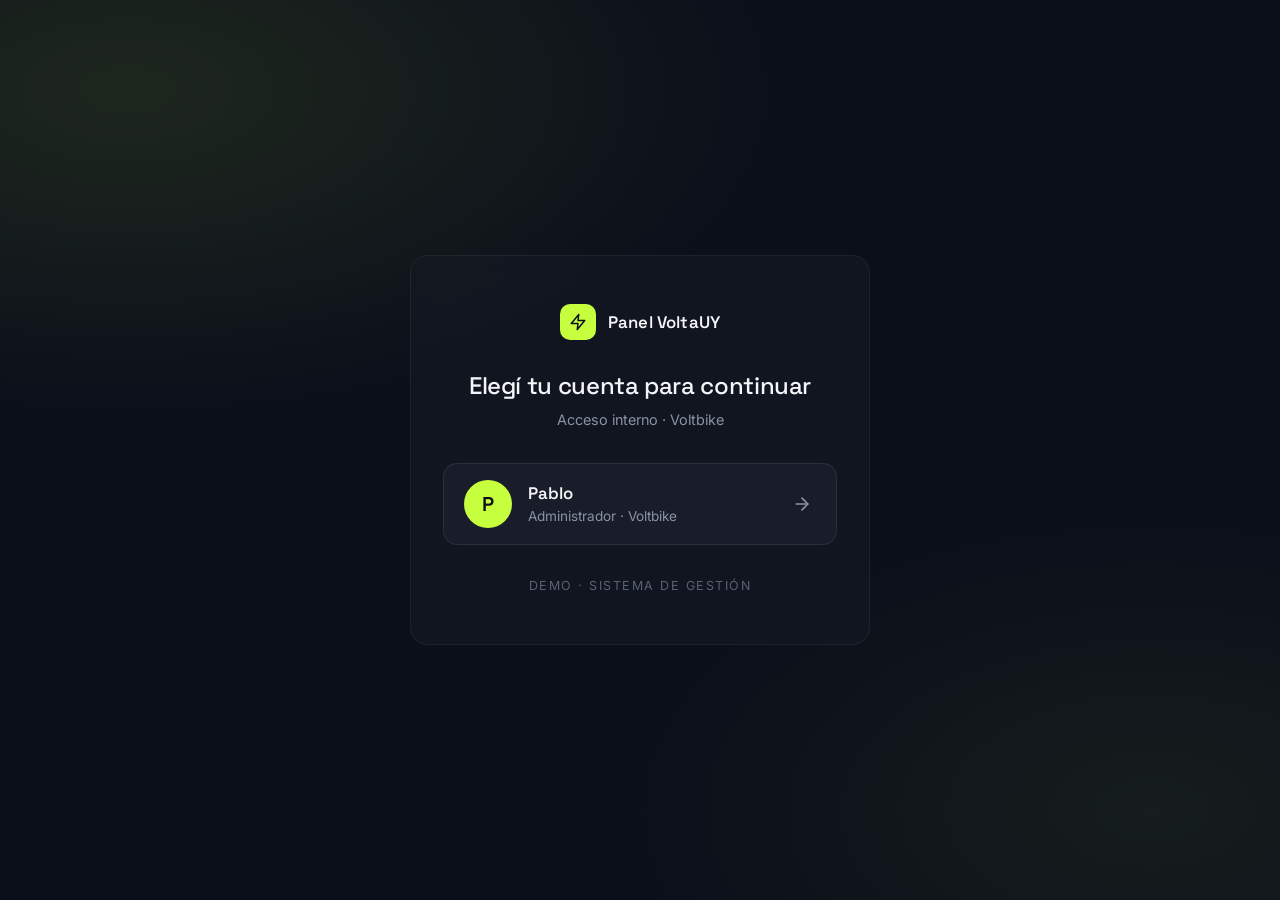
==== index.html @ d576629a "Primera versión del Panel VoltaUY (demo para llamada de ventas) Sitio estático con login y panel nav" ====
<!DOCTYPE html>
<html lang="es">
<head>
  <meta charset="UTF-8" />
  <meta name="viewport" content="width=device-width, initial-scale=1.0" />
  <meta name="robots" content="noindex, nofollow" />
  <title>Panel VoltaUY · Ingresar</title>

  <link rel="preconnect" href="https://fonts.googleapis.com" />
  <link rel="preconnect" href="https://fonts.gstatic.com" crossorigin />
  <link href="https://fonts.googleapis.com/css2?family=Inter:wght@300;400;500;600;700&family=Space+Grotesk:wght@400;500;600;700&display=swap" rel="stylesheet" />

  <link rel="stylesheet" href="styles.css" />
</head>
<body class="login-body">

  <main class="login">
    <div class="login__brand">
      <div class="login__logo" aria-hidden="true">
        <svg viewBox="0 0 24 24" fill="none" stroke="currentColor" stroke-width="2" stroke-linecap="round" stroke-linejoin="round">
          <polygon points="13 2 3 14 12 14 11 22 21 10 12 10 13 2" />
        </svg>
      </div>
      <p class="login__tag">Panel VoltaUY</p>
    </div>

    <h1 class="login__title">Elegí tu cuenta para continuar</h1>
    <p class="login__sub">Acceso interno · Voltbike</p>

    <button type="button" class="user-tile" id="loginPablo">
      <div class="user-tile__avatar">P</div>
      <div class="user-tile__info">
        <p class="user-tile__name">Pablo</p>
        <p class="user-tile__role">Administrador · Voltbike</p>
      </div>
      <span class="user-tile__arrow" aria-hidden="true">
        <svg viewBox="0 0 24 24" fill="none" stroke="currentColor" stroke-width="2" stroke-linecap="round" stroke-linejoin="round">
          <path d="M5 12h14" />
          <path d="m12 5 7 7-7 7" />
        </svg>
      </span>
    </button>

    <p class="login__foot">Demo · Sistema de gestión</p>
  </main>

  <script>
    document.getElementById('loginPablo').addEventListener('click', function () {
      try { localStorage.setItem('voltaUser', 'Pablo'); } catch (e) {}
      window.location.href = 'panel.html';
    });
  </script>

</body>
</html>
---- styles.css ----
/* ============================================================
   Panel VoltaUY — demo
   ============================================================ */

:root {
  /* color — paleta cohesiva con la propuesta */
  --ink:        #0B0F1A;
  --ink-2:      #1A2030;
  --muted:      #5A6275;
  --muted-2:    #8A92A6;
  --line:       #E5E7EE;
  --line-2:     #EEF0F5;
  --bg:         #F6F7FB;
  --surface:    #FFFFFF;
  --dark:       #0B0F1A;
  --dark-2:     #141926;

  --accent:     #C6FF3D;
  --accent-2:   #B6FE3E;
  --accent-ink: #0B0F1A;

  --ok:         #19A974;
  --warn:       #E0A92A;
  --bad:        #D9445A;
  --info:       #2D7BF4;

  /* type */
  --font-display: "Space Grotesk", system-ui, sans-serif;
  --font-body:    "Inter", system-ui, sans-serif;

  /* spacing */
  --s-1: 0.25rem;
  --s-2: 0.5rem;
  --s-3: 0.75rem;
  --s-4: 1rem;
  --s-5: 1.25rem;
  --s-6: 1.5rem;
  --s-7: 2rem;
  --s-8: 3rem;
  --s-9: 4rem;

  --radius:    12px;
  --radius-sm: 8px;
  --radius-lg: 18px;

  --shadow-sm: 0 1px 2px rgba(11, 15, 26, 0.04);
  --shadow:    0 4px 18px -8px rgba(11, 15, 26, 0.12);
  --shadow-lg: 0 24px 60px -28px rgba(11, 15, 26, 0.25);

  --ease: cubic-bezier(0.22, 0.61, 0.36, 1);
}

* , *::before, *::after { box-sizing: border-box; }
html, body { margin: 0; padding: 0; }
body {
  font-family: var(--font-body);
  font-size: 0.9375rem;
  line-height: 1.5;
  color: var(--ink);
  background: var(--bg);
  -webkit-font-smoothing: antialiased;
  -moz-osx-font-smoothing: grayscale;
}
button { font: inherit; cursor: pointer; }
input, textarea, select { font: inherit; }
ul { list-style: none; padding: 0; margin: 0; }
h1, h2, h3, p { margin: 0; }
svg { display: block; }

::selection { background: var(--accent); color: var(--accent-ink); }

/* ============================================================
   LOGIN
   ============================================================ */
.login-body {
  min-height: 100vh;
  background:
    radial-gradient(1200px 600px at 10% 10%, rgba(198, 255, 61, 0.10), transparent 55%),
    radial-gradient(900px 500px at 90% 90%, rgba(198, 255, 61, 0.06), transparent 60%),
    var(--dark);
  color: #F4F5F8;
  display: grid;
  place-items: center;
  padding: var(--s-7);
}
.login {
  width: 100%;
  max-width: 460px;
  padding: var(--s-8) var(--s-7);
  background: rgba(20, 25, 38, 0.6);
  backdrop-filter: blur(10px);
  border: 1px solid rgba(255, 255, 255, 0.06);
  border-radius: var(--radius-lg);
  text-align: center;
}
.login__brand { display: inline-flex; align-items: center; gap: var(--s-3); margin-bottom: var(--s-7); }
.login__logo {
  width: 36px; height: 36px;
  display: inline-flex; align-items: center; justify-content: center;
  background: var(--accent); color: var(--accent-ink);
  border-radius: 10px;
}
.login__logo svg { width: 18px; height: 18px; }
.login__tag {
  font-family: var(--font-display);
  font-size: 1.05rem;
  font-weight: 600;
  letter-spacing: 0.01em;
}
.login__title {
  font-family: var(--font-display);
  font-size: 1.5rem;
  font-weight: 500;
  letter-spacing: -0.015em;
  line-height: 1.2;
  margin-bottom: var(--s-2);
}
.login__sub { color: #8A92A6; font-size: 0.9rem; margin-bottom: var(--s-7); }
.user-tile {
  width: 100%;
  display: grid;
  grid-template-columns: 48px 1fr 24px;
  gap: var(--s-4);
  align-items: center;
  padding: var(--s-4) var(--s-5);
  background: rgba(255, 255, 255, 0.04);
  border: 1px solid rgba(255, 255, 255, 0.08);
  border-radius: 14px;
  color: #F4F5F8;
  text-align: left;
  transition: background 0.2s var(--ease), border-color 0.2s var(--ease), transform 0.2s var(--ease);
}
.user-tile:hover {
  background: rgba(198, 255, 61, 0.08);
  border-color: rgba(198, 255, 61, 0.4);
  transform: translateY(-1px);
}
.user-tile__avatar {
  width: 48px; height: 48px;
  display: inline-flex; align-items: center; justify-content: center;
  background: var(--accent); color: var(--accent-ink);
  border-radius: 50%;
  font-family: var(--font-display);
  font-weight: 600;
  font-size: 1.25rem;
}
.user-tile__name { font-family: var(--font-display); font-weight: 600; font-size: 1.05rem; }
.user-tile__role { color: #8A92A6; font-size: 0.85rem; }
.user-tile__arrow { color: #8A92A6; display: inline-flex; }
.user-tile__arrow svg { width: 20px; height: 20px; }
.user-tile:hover .user-tile__arrow { color: var(--accent); }
.login__foot { margin-top: var(--s-7); color: #5A6275; font-size: 0.78rem; letter-spacing: 0.12em; text-transform: uppercase; }

/* ============================================================
   APP LAYOUT
   ============================================================ */
.app-body { min-height: 100vh; background: var(--bg); }
.app {
  display: grid;
  grid-template-columns: 260px 1fr;
  min-height: 100vh;
}

/* sidebar */
.sidebar {
  background: var(--dark);
  color: #F4F5F8;
  display: flex;
  flex-direction: column;
  padding: var(--s-6) 0;
  border-right: 1px solid rgba(255, 255, 255, 0.04);
}
.sidebar__brand {
  display: flex;
  align-items: center;
  gap: var(--s-3);
  padding: 0 var(--s-6) var(--s-7);
  border-bottom: 1px solid rgba(255, 255, 255, 0.04);
  margin-bottom: var(--s-5);
}
.sidebar__logo {
  width: 36px; height: 36px;
  display: inline-flex; align-items: center; justify-content: center;
  background: var(--accent); color: var(--accent-ink);
  border-radius: 10px;
  flex-shrink: 0;
}
.sidebar__logo svg { width: 18px; height: 18px; }
.sidebar__brand-name { font-family: var(--font-display); font-weight: 600; font-size: 1.02rem; line-height: 1.1; }
.sidebar__brand-sub { font-size: 0.75rem; color: #8A92A6; letter-spacing: 0.05em; margin-top: 2px; }

.nav {
  flex: 1;
  display: flex;
  flex-direction: column;
  gap: var(--s-1);
  padding: 0 var(--s-4);
}
.nav__item {
  display: flex;
  align-items: center;
  gap: var(--s-3);
  padding: var(--s-3) var(--s-4);
  background: transparent;
  border: none;
  border-radius: var(--radius-sm);
  color: #B6BEC9;
  font-size: 0.92rem;
  text-align: left;
  transition: background 0.18s var(--ease), color 0.18s var(--ease);
}
.nav__item svg { width: 18px; height: 18px; flex-shrink: 0; opacity: 0.9; }
.nav__item:hover { background: rgba(255, 255, 255, 0.04); color: #F4F5F8; }
.nav__item.is-active { background: rgba(198, 255, 61, 0.12); color: var(--accent); }
.nav__item.is-active svg { color: var(--accent); }
.nav__badge {
  margin-left: auto;
  display: inline-flex;
  align-items: center;
  justify-content: center;
  min-width: 22px;
  height: 22px;
  padding: 0 6px;
  background: var(--accent);
  color: var(--accent-ink);
  border-radius: 11px;
  font-size: 0.72rem;
  font-weight: 700;
}

.sidebar__foot { padding: var(--s-5) var(--s-4) 0; }
.userpill {
  display: grid;
  grid-template-columns: 36px 1fr auto;
  gap: var(--s-3);
  align-items: center;
  padding: var(--s-3);
  background: rgba(255, 255, 255, 0.04);
  border-radius: var(--radius-sm);
}
.userpill__avatar {
  width: 36px; height: 36px;
  border-radius: 50%;
  background: var(--accent);
  color: var(--accent-ink);
  display: inline-flex;
  align-items: center;
  justify-content: center;
  font-family: var(--font-display);
  font-weight: 600;
}
.userpill__name { font-weight: 600; font-size: 0.88rem; line-height: 1.1; }
.userpill__role { color: #8A92A6; font-size: 0.74rem; margin-top: 2px; }
.userpill__out {
  background: transparent;
  border: none;
  color: #8A92A6;
  padding: var(--s-2);
  border-radius: 6px;
  display: inline-flex;
}
.userpill__out svg { width: 16px; height: 16px; }
.userpill__out:hover { color: var(--accent); background: rgba(255, 255, 255, 0.04); }

/* main */
.main {
  padding: var(--s-7) var(--s-8);
  overflow-x: auto;
}

/* ============================================================
   VIEW
   ============================================================ */
.view { display: none; animation: fadeIn 0.25s var(--ease); }
.view.is-active { display: block; }
@keyframes fadeIn {
  from { opacity: 0; transform: translateY(6px); }
  to   { opacity: 1; transform: none; }
}

.view__head {
  display: flex;
  align-items: end;
  justify-content: space-between;
  gap: var(--s-5);
  margin-bottom: var(--s-7);
  flex-wrap: wrap;
}
.view__crumb {
  font-size: 0.78rem;
  letter-spacing: 0.12em;
  text-transform: uppercase;
  color: var(--muted);
  margin-bottom: var(--s-2);
  font-weight: 600;
}
.view__title {
  font-family: var(--font-display);
  font-size: clamp(1.6rem, 2.4vw, 2.1rem);
  font-weight: 500;
  letter-spacing: -0.015em;
  line-height: 1.1;
}
.view__lede {
  color: var(--muted);
  font-size: 1rem;
  margin-bottom: var(--s-7);
  max-width: 60ch;
}

.status {
  display: inline-flex;
  align-items: center;
  gap: var(--s-2);
  padding: 6px 10px;
  background: rgba(25, 169, 116, 0.08);
  color: #0B7F55;
  border-radius: 999px;
  font-size: 0.82rem;
  font-weight: 600;
}
.status__dot {
  width: 8px; height: 8px;
  border-radius: 50%;
  background: var(--ok);
  display: inline-block;
  box-shadow: 0 0 0 4px rgba(25, 169, 116, 0.18);
  animation: pulse 2s infinite;
}
.status--ok { color: #0B7F55; }
@keyframes pulse {
  0%, 100% { box-shadow: 0 0 0 4px rgba(25, 169, 116, 0.18); }
  50%      { box-shadow: 0 0 0 6px rgba(25, 169, 116, 0.08); }
}

/* ============================================================
   KPIs
   ============================================================ */
.kpis {
  display: grid;
  grid-template-columns: repeat(4, 1fr);
  gap: var(--s-5);
  margin-bottom: var(--s-7);
}
.kpi {
  padding: var(--s-6);
  background: var(--surface);
  border: 1px solid var(--line);
  border-radius: var(--radius);
  box-shadow: var(--shadow-sm);
}
.kpi__label { color: var(--muted); font-size: 0.82rem; font-weight: 500; letter-spacing: 0.02em; }
.kpi__value {
  font-family: var(--font-display);
  font-size: 1.85rem;
  font-weight: 600;
  letter-spacing: -0.025em;
  line-height: 1.1;
  margin: var(--s-3) 0 var(--s-2);
}
.kpi__small { font-size: 0.6em; color: var(--muted-2); margin-left: 2px; }
.kpi__delta { font-size: 0.78rem; color: var(--muted); }
.kpi__delta--up { color: var(--ok); font-weight: 600; }

/* ============================================================
   Panels & rows
   ============================================================ */
.row {
  display: grid;
  grid-template-columns: 1.3fr 1fr;
  gap: var(--s-5);
  align-items: start;
}
.panel {
  background: var(--surface);
  border: 1px solid var(--line);
  border-radius: var(--radius);
  box-shadow: var(--shadow-sm);
  overflow: hidden;
}
.panel + .panel { margin-top: var(--s-5); }
.panel__head { padding: var(--s-6); border-bottom: 1px solid var(--line); }
.panel__head--row { display: flex; align-items: center; justify-content: space-between; gap: var(--s-5); }
.panel__title { font-family: var(--font-display); font-size: 1.08rem; font-weight: 600; letter-spacing: -0.005em; }
.panel__sub { color: var(--muted); font-size: 0.85rem; margin-top: 2px; }

/* activity feed */
.activity { padding: var(--s-4) 0; }
.activity__item {
  display: grid;
  grid-template-columns: 14px 1fr;
  gap: var(--s-4);
  padding: var(--s-4) var(--s-6);
  border-bottom: 1px solid var(--line-2);
}
.activity__item:last-child { border-bottom: none; }
.activity__dot {
  width: 10px; height: 10px;
  border-radius: 50%;
  background: var(--ok);
  margin-top: 6px;
}
.activity__dot--sale { background: var(--accent-2); box-shadow: 0 0 0 4px rgba(198, 255, 61, 0.25); }
.activity__dot--audio { background: var(--info); }
.activity__text { font-size: 0.92rem; line-height: 1.4; color: var(--ink-2); }
.activity__time { color: var(--muted-2); font-size: 0.78rem; margin-top: 2px; }

/* bars */
.bars { padding: var(--s-5) var(--s-6); display: flex; flex-direction: column; gap: var(--s-5); }
.bars__row { display: flex; justify-content: space-between; font-size: 0.88rem; margin-bottom: 6px; color: var(--ink-2); }
.bars__n { font-weight: 600; color: var(--muted); }
.bars__track { height: 6px; background: var(--line-2); border-radius: 3px; overflow: hidden; }
.bars__fill {
  height: 100%;
  background: linear-gradient(90deg, var(--accent), var(--accent-2));
  border-radius: 3px;
}

/* ============================================================
   CONVERSACIONES
   ============================================================ */
.chats {
  display: grid;
  grid-template-columns: 320px 1fr;
  height: calc(100vh - 200px);
  min-height: 540px;
  background: var(--surface);
  border: 1px solid var(--line);
  border-radius: var(--radius);
  overflow: hidden;
  box-shadow: var(--shadow-sm);
}
.chats__list {
  border-right: 1px solid var(--line);
  overflow-y: auto;
  background: #FAFBFD;
}
.chats__search {
  position: sticky; top: 0;
  background: #FAFBFD;
  padding: var(--s-4);
  border-bottom: 1px solid var(--line);
  display: flex; align-items: center; gap: var(--s-3);
  z-index: 1;
}
.chats__search svg { width: 16px; height: 16px; color: var(--muted-2); flex-shrink: 0; }
.chats__search input {
  flex: 1;
  border: none;
  background: transparent;
  outline: none;
  font-size: 0.9rem;
}
.chat {
  width: 100%;
  display: grid;
  grid-template-columns: 44px 1fr auto;
  gap: var(--s-3);
  align-items: center;
  padding: var(--s-4);
  background: transparent;
  border: none;
  border-bottom: 1px solid var(--line-2);
  text-align: left;
  transition: background 0.15s var(--ease);
}
.chat:hover { background: rgba(0, 0, 0, 0.02); }
.chat.is-active { background: rgba(198, 255, 61, 0.10); }
.chat__avatar {
  width: 44px; height: 44px;
  border-radius: 50%;
  display: inline-flex;
  align-items: center;
  justify-content: center;
  font-family: var(--font-display);
  font-weight: 600;
  font-size: 0.95rem;
}
.chat__avatar--lg { width: 48px; height: 48px; font-size: 1.05rem; }
.chat__top { display: flex; justify-content: space-between; align-items: baseline; gap: var(--s-2); }
.chat__name { font-weight: 600; font-size: 0.92rem; color: var(--ink); }
.chat__time { font-size: 0.72rem; color: var(--muted-2); }
.chat__preview {
  font-size: 0.82rem;
  color: var(--muted);
  margin-top: 2px;
  overflow: hidden;
  text-overflow: ellipsis;
  white-space: nowrap;
}
.chat__badge {
  display: inline-flex;
  align-items: center;
  justify-content: center;
  min-width: 20px; height: 20px;
  padding: 0 6px;
  background: var(--accent);
  color: var(--accent-ink);
  border-radius: 10px;
  font-size: 0.7rem;
  font-weight: 700;
}

.chats__view { display: flex; flex-direction: column; min-width: 0; }
.chats__head {
  display: flex; align-items: center; justify-content: space-between;
  padding: var(--s-4) var(--s-6);
  border-bottom: 1px solid var(--line);
  gap: var(--s-4);
}
.chats__head-info { display: flex; align-items: center; gap: var(--s-3); }
.chats__name { font-family: var(--font-display); font-weight: 600; font-size: 1.05rem; }
.chats__phone { font-size: 0.8rem; color: var(--muted); }
.chats__banner {
  display: flex;
  align-items: center;
  gap: var(--s-3);
  padding: var(--s-3) var(--s-6);
  background: rgba(198, 255, 61, 0.12);
  color: var(--ink);
  font-size: 0.85rem;
  border-bottom: 1px solid var(--line);
}
.chats__banner.is-paused {
  background: rgba(217, 68, 90, 0.10);
  color: #8A1E2E;
}
.chats__banner svg { width: 16px; height: 16px; flex-shrink: 0; }
.chats__stream {
  flex: 1;
  overflow-y: auto;
  padding: var(--s-5) var(--s-6);
  background:
    linear-gradient(180deg, rgba(198, 255, 61, 0.025), transparent 200px),
    #FAFBFD;
  display: flex;
  flex-direction: column;
  gap: var(--s-3);
}
.bubble {
  max-width: 70%;
  padding: var(--s-3) var(--s-4) var(--s-4);
  border-radius: 14px;
  position: relative;
  background: #fff;
  border: 1px solid var(--line);
  font-size: 0.92rem;
  line-height: 1.4;
}
.bubble--in { align-self: flex-start; }
.bubble--out {
  align-self: flex-end;
  background: var(--dark);
  color: #F4F5F8;
  border-color: var(--dark);
}
.bubble--ai { background: var(--dark); border-color: var(--dark); }
.bubble__tag {
  display: inline-block;
  font-size: 0.68rem;
  letter-spacing: 0.1em;
  text-transform: uppercase;
  color: var(--accent);
  font-weight: 700;
  margin-bottom: 4px;
}
.bubble__time {
  display: block;
  font-size: 0.68rem;
  color: var(--muted-2);
  margin-top: 4px;
}
.bubble--out .bubble__time { color: #8A92A6; }

.bubble--audio { padding: var(--s-3) var(--s-4); }
.audio {
  display: grid;
  grid-template-columns: 32px 1fr auto;
  gap: var(--s-3);
  align-items: center;
  margin: 6px 0;
}
.audio__play {
  width: 32px; height: 32px;
  border-radius: 50%;
  background: var(--accent);
  color: var(--accent-ink);
  border: none;
  display: inline-flex;
  align-items: center;
  justify-content: center;
}
.audio__play svg { width: 14px; height: 14px; }
.audio__wave { display: flex; align-items: center; gap: 2px; }
.audio__wave span {
  width: 3px;
  background: rgba(198, 255, 61, 0.6);
  border-radius: 2px;
  display: inline-block;
}
.audio__wave span:nth-child(1)  { height: 8px; }
.audio__wave span:nth-child(2)  { height: 14px; }
.audio__wave span:nth-child(3)  { height: 10px; }
.audio__wave span:nth-child(4)  { height: 18px; }
.audio__wave span:nth-child(5)  { height: 22px; }
.audio__wave span:nth-child(6)  { height: 14px; }
.audio__wave span:nth-child(7)  { height: 8px; }
.audio__wave span:nth-child(8)  { height: 16px; }
.audio__wave span:nth-child(9)  { height: 20px; }
.audio__wave span:nth-child(10) { height: 12px; }
.audio__wave span:nth-child(11) { height: 8px; }
.audio__wave span:nth-child(12) { height: 14px; }
.audio__wave span:nth-child(13) { height: 18px; }
.audio__wave span:nth-child(14) { height: 10px; }
.audio__wave span:nth-child(15) { height: 16px; }
.audio__wave span:nth-child(16) { height: 22px; }
.audio__wave span:nth-child(17) { height: 14px; }
.audio__wave span:nth-child(18) { height: 8px; }
.audio__time { color: #8A92A6; font-size: 0.78rem; }

.chats__compose {
  padding: var(--s-4) var(--s-6);
  border-top: 1px solid var(--line);
  display: flex;
  gap: var(--s-3);
  background: #fff;
}
.chats__compose input {
  flex: 1;
  padding: var(--s-3) var(--s-4);
  border: 1px solid var(--line);
  border-radius: 10px;
  outline: none;
  transition: border-color 0.15s;
}
.chats__compose input:focus { border-color: var(--ink); }

/* ============================================================
   LEADS
   ============================================================ */
.leads__stats { display: flex; gap: var(--s-3); margin-bottom: var(--s-5); flex-wrap: wrap; }
.chip {
  display: inline-flex;
  align-items: center;
  padding: 6px 12px;
  background: var(--surface);
  border: 1px solid var(--line);
  border-radius: 999px;
  font-size: 0.82rem;
  color: var(--muted);
  font-weight: 500;
}
.chip--ok { background: rgba(25, 169, 116, 0.08); color: #0B7F55; border-color: rgba(25, 169, 116, 0.18); }

.table-wrap {
  background: var(--surface);
  border: 1px solid var(--line);
  border-radius: var(--radius);
  overflow: hidden;
  box-shadow: var(--shadow-sm);
}
.table { width: 100%; border-collapse: collapse; }
.table th {
  text-align: left;
  font-size: 0.74rem;
  font-weight: 600;
  letter-spacing: 0.08em;
  text-transform: uppercase;
  color: var(--muted);
  padding: var(--s-4) var(--s-5);
  background: #FAFBFD;
  border-bottom: 1px solid var(--line);
}
.table th.ta-right { text-align: right; }
.table td {
  padding: var(--s-4) var(--s-5);
  border-bottom: 1px solid var(--line-2);
  font-size: 0.9rem;
  vertical-align: middle;
  color: var(--ink-2);
}
.table tr:last-child td { border-bottom: none; }
.table tr:hover { background: rgba(0, 0, 0, 0.015); }
.lead-name { font-weight: 600; color: var(--ink); }
.lead-sub { color: var(--muted); font-size: 0.78rem; margin-top: 2px; }
.ta-right { text-align: right; }

.tag {
  display: inline-flex;
  align-items: center;
  padding: 4px 10px;
  border-radius: 999px;
  font-size: 0.75rem;
  font-weight: 600;
}
.tag--ok    { background: rgba(25, 169, 116, 0.10); color: #0B7F55; }
.tag--warm  { background: rgba(224, 169, 42, 0.12); color: #8A6814; }
.tag--cold  { background: rgba(11, 15, 26, 0.06);  color: var(--muted); }
.tag--sold  { background: rgba(198, 255, 61, 0.22); color: #3F5C00; }

/* ============================================================
   NUEVA VENTA (form)
   ============================================================ */
.form {
  background: var(--surface);
  border: 1px solid var(--line);
  border-radius: var(--radius);
  box-shadow: var(--shadow-sm);
  padding: var(--s-7);
}
.form__grid {
  display: grid;
  grid-template-columns: 1fr 1fr;
  gap: var(--s-5);
  margin-bottom: var(--s-6);
}
.field { display: flex; flex-direction: column; gap: var(--s-2); margin-bottom: var(--s-5); }
.field label { font-size: 0.85rem; font-weight: 600; color: var(--ink); }
.field__hint { font-size: 0.8rem; color: var(--muted); margin-top: -4px; margin-bottom: var(--s-3); }
.field input[type="text"],
.field input[type="tel"] {
  padding: var(--s-3) var(--s-4);
  border: 1px solid var(--line);
  border-radius: 10px;
  background: #fff;
  outline: none;
  transition: border-color 0.15s, box-shadow 0.15s;
}
.field input:focus {
  border-color: var(--ink);
  box-shadow: 0 0 0 4px rgba(11, 15, 26, 0.05);
}

.input {
  padding: var(--s-3) var(--s-4);
  border: 1px solid var(--line);
  border-radius: 10px;
  background: #fff;
  outline: none;
  font-size: 0.9rem;
}
.input--search { min-width: 280px; }

.products {
  display: grid;
  grid-template-columns: repeat(auto-fill, minmax(220px, 1fr));
  gap: var(--s-3);
}
.product {
  display: flex;
  align-items: flex-start;
  gap: var(--s-3);
  padding: var(--s-4);
  background: #fff;
  border: 1px solid var(--line);
  border-radius: var(--radius-sm);
  cursor: pointer;
  transition: border-color 0.15s, background 0.15s;
}
.product:hover { border-color: #BFC6D2; }
.product input[type="checkbox"] { margin-top: 3px; flex-shrink: 0; accent-color: var(--ink); }
.product__body { display: flex; flex-direction: column; gap: 2px; flex: 1; }
.product__name { font-weight: 600; font-size: 0.92rem; color: var(--ink); }
.product__cat { font-size: 0.75rem; color: var(--muted-2); }
.product__price { font-family: var(--font-display); font-weight: 600; font-size: 0.95rem; color: var(--ink); margin-top: 4px; }
.product.is-selected {
  background: rgba(198, 255, 61, 0.12);
  border-color: var(--accent);
}

.form__foot {
  display: flex;
  align-items: center;
  justify-content: space-between;
  gap: var(--s-5);
  margin-top: var(--s-7);
  padding-top: var(--s-6);
  border-top: 1px solid var(--line);
  flex-wrap: wrap;
}
.total { display: flex; flex-direction: column; }
.total__label { font-size: 0.8rem; color: var(--muted); }
.total__amount {
  font-family: var(--font-display);
  font-size: 1.8rem;
  font-weight: 600;
  letter-spacing: -0.02em;
  line-height: 1;
}

/* ============================================================
   AGENT
   ============================================================ */
.toggle { display: inline-flex; align-items: center; gap: var(--s-3); cursor: pointer; }
.toggle input { position: absolute; opacity: 0; pointer-events: none; }
.toggle__slider {
  position: relative;
  width: 46px;
  height: 26px;
  background: var(--line);
  border-radius: 99px;
  transition: background 0.2s var(--ease);
}
.toggle__slider::after {
  content: "";
  position: absolute;
  top: 3px;
  left: 3px;
  width: 20px;
  height: 20px;
  background: #fff;
  border-radius: 50%;
  transition: transform 0.2s var(--ease);
  box-shadow: 0 1px 3px rgba(0, 0, 0, 0.2);
}
.toggle input:checked + .toggle__slider { background: var(--accent); }
.toggle input:checked + .toggle__slider::after { transform: translateX(20px); }
.toggle__label { font-weight: 600; font-size: 0.9rem; }

.agent-stats {
  display: grid;
  grid-template-columns: repeat(3, 1fr);
  gap: var(--s-5);
  padding: var(--s-6);
}
.agent-stats > div { padding: var(--s-4); background: #FAFBFD; border-radius: 10px; }
.agent-stats__num {
  font-family: var(--font-display);
  font-size: 1.8rem;
  font-weight: 600;
  letter-spacing: -0.025em;
  line-height: 1.1;
}
.agent-stats__label { font-size: 0.82rem; color: var(--muted); margin-top: var(--s-2); }

.audios {
  display: flex;
  flex-direction: column;
}
.audios li {
  display: flex;
  align-items: center;
  justify-content: space-between;
  padding: var(--s-4) var(--s-6);
  border-bottom: 1px solid var(--line-2);
  gap: var(--s-4);
}
.audios li:last-child { border-bottom: none; }
.audios__info { font-size: 0.92rem; color: var(--ink-2); }

/* ============================================================
   BUTTONS
   ============================================================ */
.btn {
  display: inline-flex;
  align-items: center;
  justify-content: center;
  gap: var(--s-2);
  padding: 10px 16px;
  border: none;
  border-radius: 10px;
  font-size: 0.9rem;
  font-weight: 600;
  background: #fff;
  color: var(--ink);
  border: 1px solid var(--line);
  transition: background 0.15s, border-color 0.15s, transform 0.1s;
}
.btn:hover { background: #FAFBFD; }
.btn:active { transform: translateY(1px); }
.btn svg { width: 16px; height: 16px; }
.btn--primary {
  background: var(--accent);
  border-color: var(--accent);
  color: var(--accent-ink);
}
.btn--primary:hover { background: var(--accent-2); border-color: var(--accent-2); }
.btn--ghost { background: transparent; }
.btn--sm { padding: 6px 12px; font-size: 0.82rem; }
.btn--lg { padding: 14px 22px; font-size: 1rem; }
.btn--link {
  background: transparent;
  border: none;
  color: var(--ink);
  padding: 6px 10px;
  font-weight: 600;
  text-decoration: underline;
  text-underline-offset: 4px;
  text-decoration-color: var(--accent);
  text-decoration-thickness: 2px;
}
.btn--link:hover { background: transparent; color: var(--ink); }

/* ============================================================
   TOAST
   ============================================================ */
.toast {
  position: fixed;
  bottom: 24px;
  right: 24px;
  padding: var(--s-4) var(--s-5);
  background: var(--dark);
  color: #F4F5F8;
  border-radius: 12px;
  font-size: 0.9rem;
  font-weight: 500;
  box-shadow: var(--shadow-lg);
  transform: translateY(20px);
  opacity: 0;
  transition: transform 0.25s var(--ease), opacity 0.25s var(--ease);
  pointer-events: none;
  z-index: 100;
  display: flex;
  align-items: center;
  gap: var(--s-3);
}
.toast.is-visible {
  transform: translateY(0);
  opacity: 1;
}
.toast::before {
  content: "";
  width: 10px;
  height: 10px;
  border-radius: 50%;
  background: var(--accent);
  display: inline-block;
}

/* ============================================================
   RESPONSIVE
   ============================================================ */
@media (max-width: 1100px) {
  .row { grid-template-columns: 1fr; }
  .kpis { grid-template-columns: repeat(2, 1fr); }
  .chats { grid-template-columns: 280px 1fr; }
  .agent-stats { grid-template-columns: 1fr; }
}

@media (max-width: 820px) {
  .app { grid-template-columns: 1fr; }
  .sidebar {
    position: sticky;
    top: 0;
    flex-direction: row;
    padding: var(--s-3) var(--s-4);
    align-items: center;
    overflow-x: auto;
    border-right: none;
    border-bottom: 1px solid rgba(255, 255, 255, 0.05);
  }
  .sidebar__brand { padding: 0; border: none; margin: 0; flex-shrink: 0; margin-right: var(--s-4); }
  .nav { flex-direction: row; flex: 1; padding: 0; gap: 4px; }
  .nav__item { white-space: nowrap; padding: 8px 12px; }
  .nav__item span:not(.nav__badge) { display: none; }
  .nav__badge { margin: 0; }
  .sidebar__foot { padding: 0; margin-left: auto; flex-shrink: 0; }
  .userpill { padding: 4px 8px; grid-template-columns: 28px auto auto; gap: 8px; }
  .userpill__avatar { width: 28px; height: 28px; font-size: 0.85rem; }
  .userpill__info { display: none; }

  .main { padding: var(--s-5) var(--s-4); }
  .kpis { grid-template-columns: 1fr 1fr; }
  .form__grid { grid-template-columns: 1fr; }
  .chats { grid-template-columns: 1fr; height: auto; }
  .chats__list { max-height: 220px; }
}
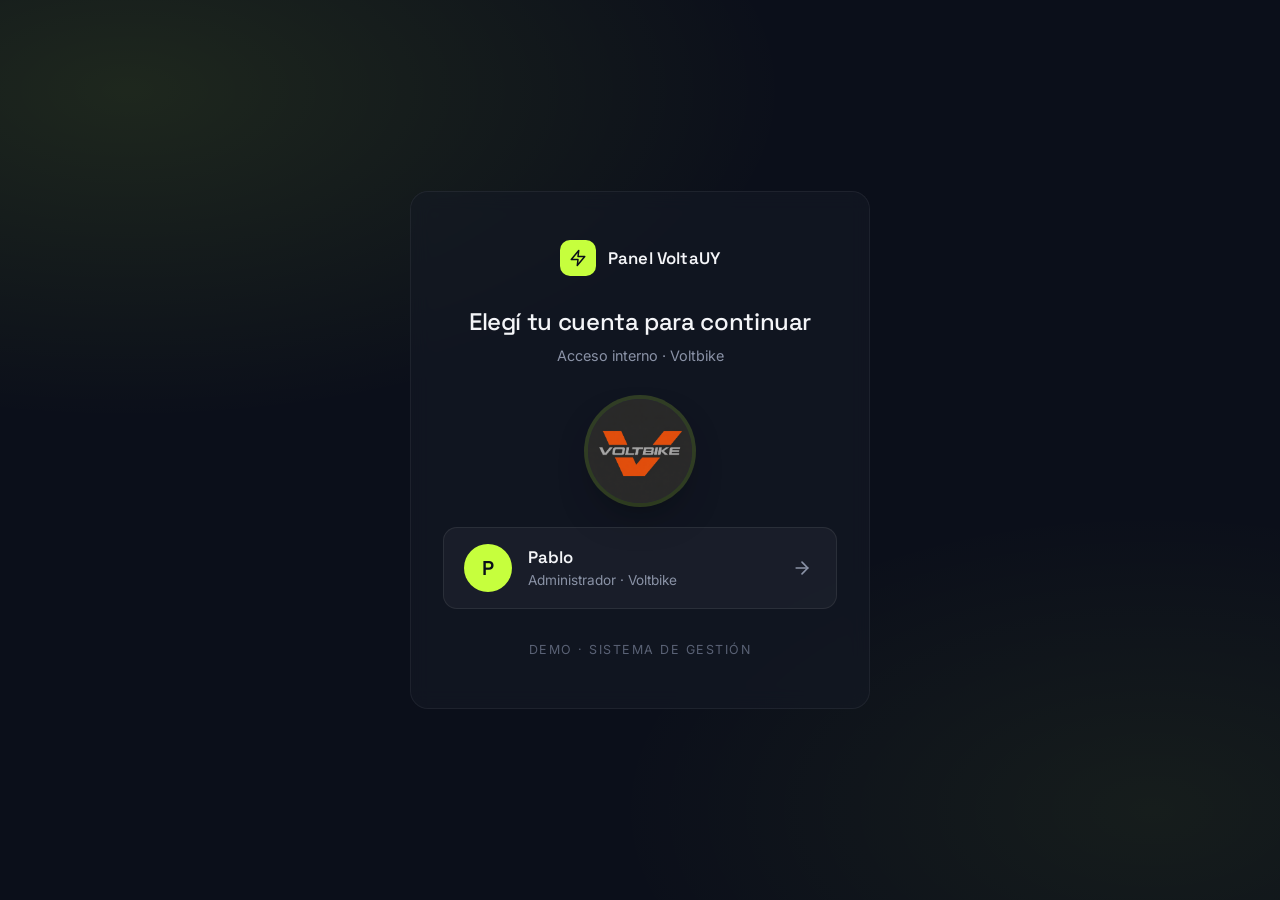
==== commit f390f82e: "Saco Conversaciones y agrego logo Voltbike en el login Las conversaciones se van a controlar desde e" ====
--- a/index.html
+++ b/index.html
@@ -27,6 +27,10 @@
     <h1 class="login__title">Elegí tu cuenta para continuar</h1>
     <p class="login__sub">Acceso interno · Voltbike</p>
 
+    <div class="login__photo" aria-hidden="true">
+      <img src="VOLTALOGO.png" alt="" />
+    </div>
+
     <button type="button" class="user-tile" id="loginPablo">
       <div class="user-tile__avatar">P</div>
       <div class="user-tile__info">
--- a/styles.css
+++ b/styles.css
@@ -116,6 +116,25 @@
   margin-bottom: var(--s-2);
 }
 .login__sub { color: #8A92A6; font-size: 0.9rem; margin-bottom: var(--s-7); }
+.login__photo {
+  width: 104px;
+  height: 104px;
+  margin: 0 auto var(--s-6);
+  border-radius: 50%;
+  overflow: hidden;
+  background: #1A2030;
+  box-shadow:
+    0 0 0 4px rgba(198, 255, 61, 0.18),
+    0 0 0 1px rgba(255, 255, 255, 0.06) inset,
+    0 18px 40px -16px rgba(0, 0, 0, 0.55);
+  display: block;
+}
+.login__photo img {
+  width: 100%;
+  height: 100%;
+  object-fit: cover;
+  display: block;
+}
 .user-tile {
   width: 100%;
   display: grid;
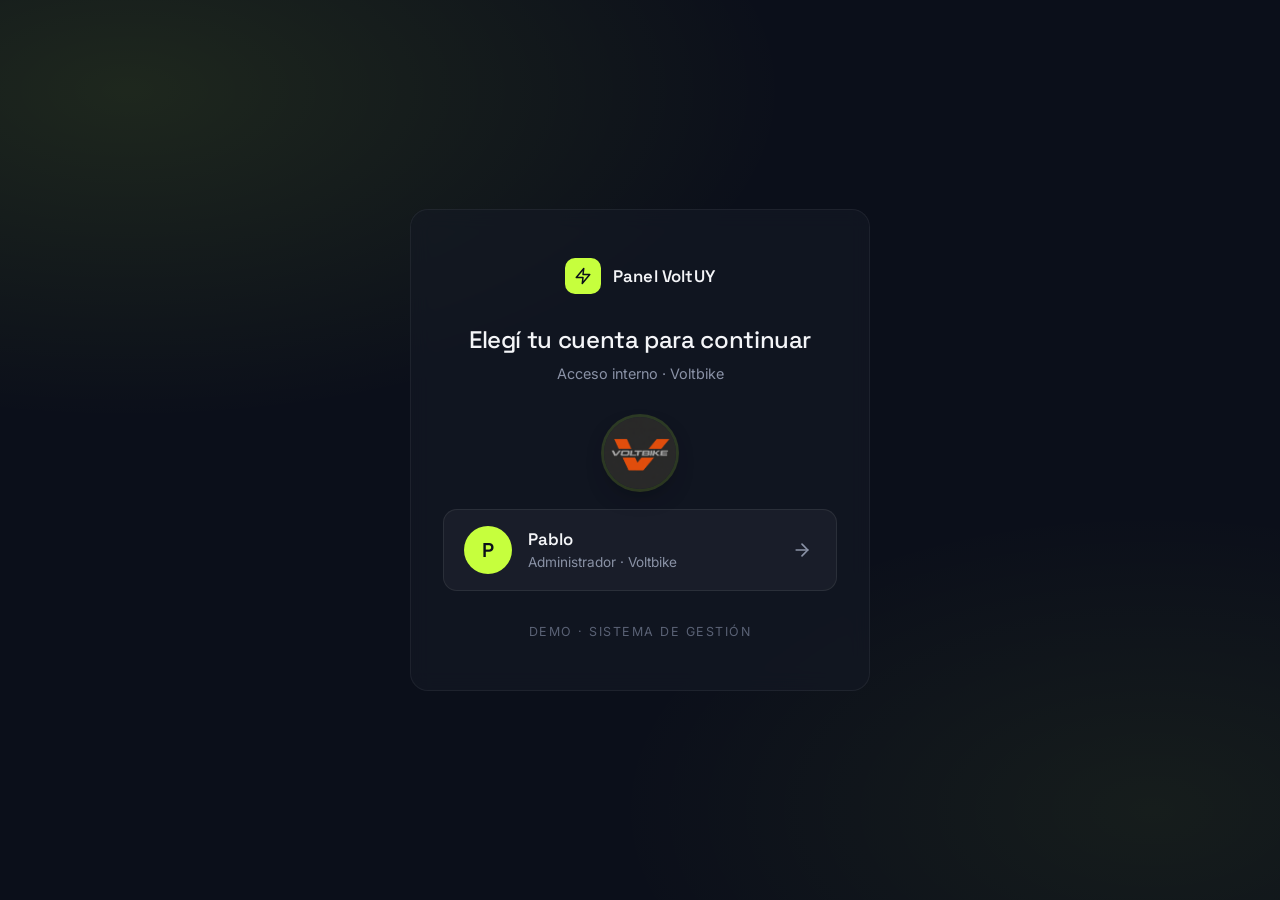
==== commit 25989e70: "Corrijo el nombre: Panel VoltUY (no VoltaUY) Reemplazado en title, branding del sidebar, login tag, " ====
--- a/index.html
+++ b/index.html
@@ -4,7 +4,7 @@
   <meta charset="UTF-8" />
   <meta name="viewport" content="width=device-width, initial-scale=1.0" />
   <meta name="robots" content="noindex, nofollow" />
-  <title>Panel VoltaUY · Ingresar</title>
+  <title>Panel VoltUY · Ingresar</title>
 
   <link rel="preconnect" href="https://fonts.googleapis.com" />
   <link rel="preconnect" href="https://fonts.gstatic.com" crossorigin />
@@ -21,7 +21,7 @@
           <polygon points="13 2 3 14 12 14 11 22 21 10 12 10 13 2" />
         </svg>
       </div>
-      <p class="login__tag">Panel VoltaUY</p>
+      <p class="login__tag">Panel VoltUY</p>
     </div>
 
     <h1 class="login__title">Elegí tu cuenta para continuar</h1>
@@ -50,7 +50,7 @@
 
   <script>
     document.getElementById('loginPablo').addEventListener('click', function () {
-      try { localStorage.setItem('voltaUser', 'Pablo'); } catch (e) {}
+      try { localStorage.setItem('voltUser', 'Pablo'); } catch (e) {}
       window.location.href = 'panel.html';
     });
   </script>
--- a/styles.css
+++ b/styles.css
@@ -1,5 +1,5 @@
 /* ============================================================
-   Panel VoltaUY — demo
+   Panel VoltUY — demo
    ============================================================ */
 
 :root {
@@ -117,21 +117,29 @@
 }
 .login__sub { color: #8A92A6; font-size: 0.9rem; margin-bottom: var(--s-7); }
 .login__photo {
-  width: 104px;
-  height: 104px;
-  margin: 0 auto var(--s-6);
+  width: 72px;
+  height: 72px;
+  min-width: 72px;
+  min-height: 72px;
+  max-width: 72px;
+  max-height: 72px;
+  margin: 0 auto var(--s-5);
   border-radius: 50%;
   overflow: hidden;
   background: #1A2030;
   box-shadow:
-    0 0 0 4px rgba(198, 255, 61, 0.18),
-    0 0 0 1px rgba(255, 255, 255, 0.06) inset,
-    0 18px 40px -16px rgba(0, 0, 0, 0.55);
-  display: block;
+    0 0 0 3px rgba(198, 255, 61, 0.16),
+    0 10px 24px -10px rgba(0, 0, 0, 0.5);
+  display: flex;
+  align-items: center;
+  justify-content: center;
+  flex-shrink: 0;
 }
 .login__photo img {
-  width: 100%;
-  height: 100%;
+  width: 72px;
+  height: 72px;
+  max-width: 72px;
+  max-height: 72px;
   object-fit: cover;
   display: block;
 }
